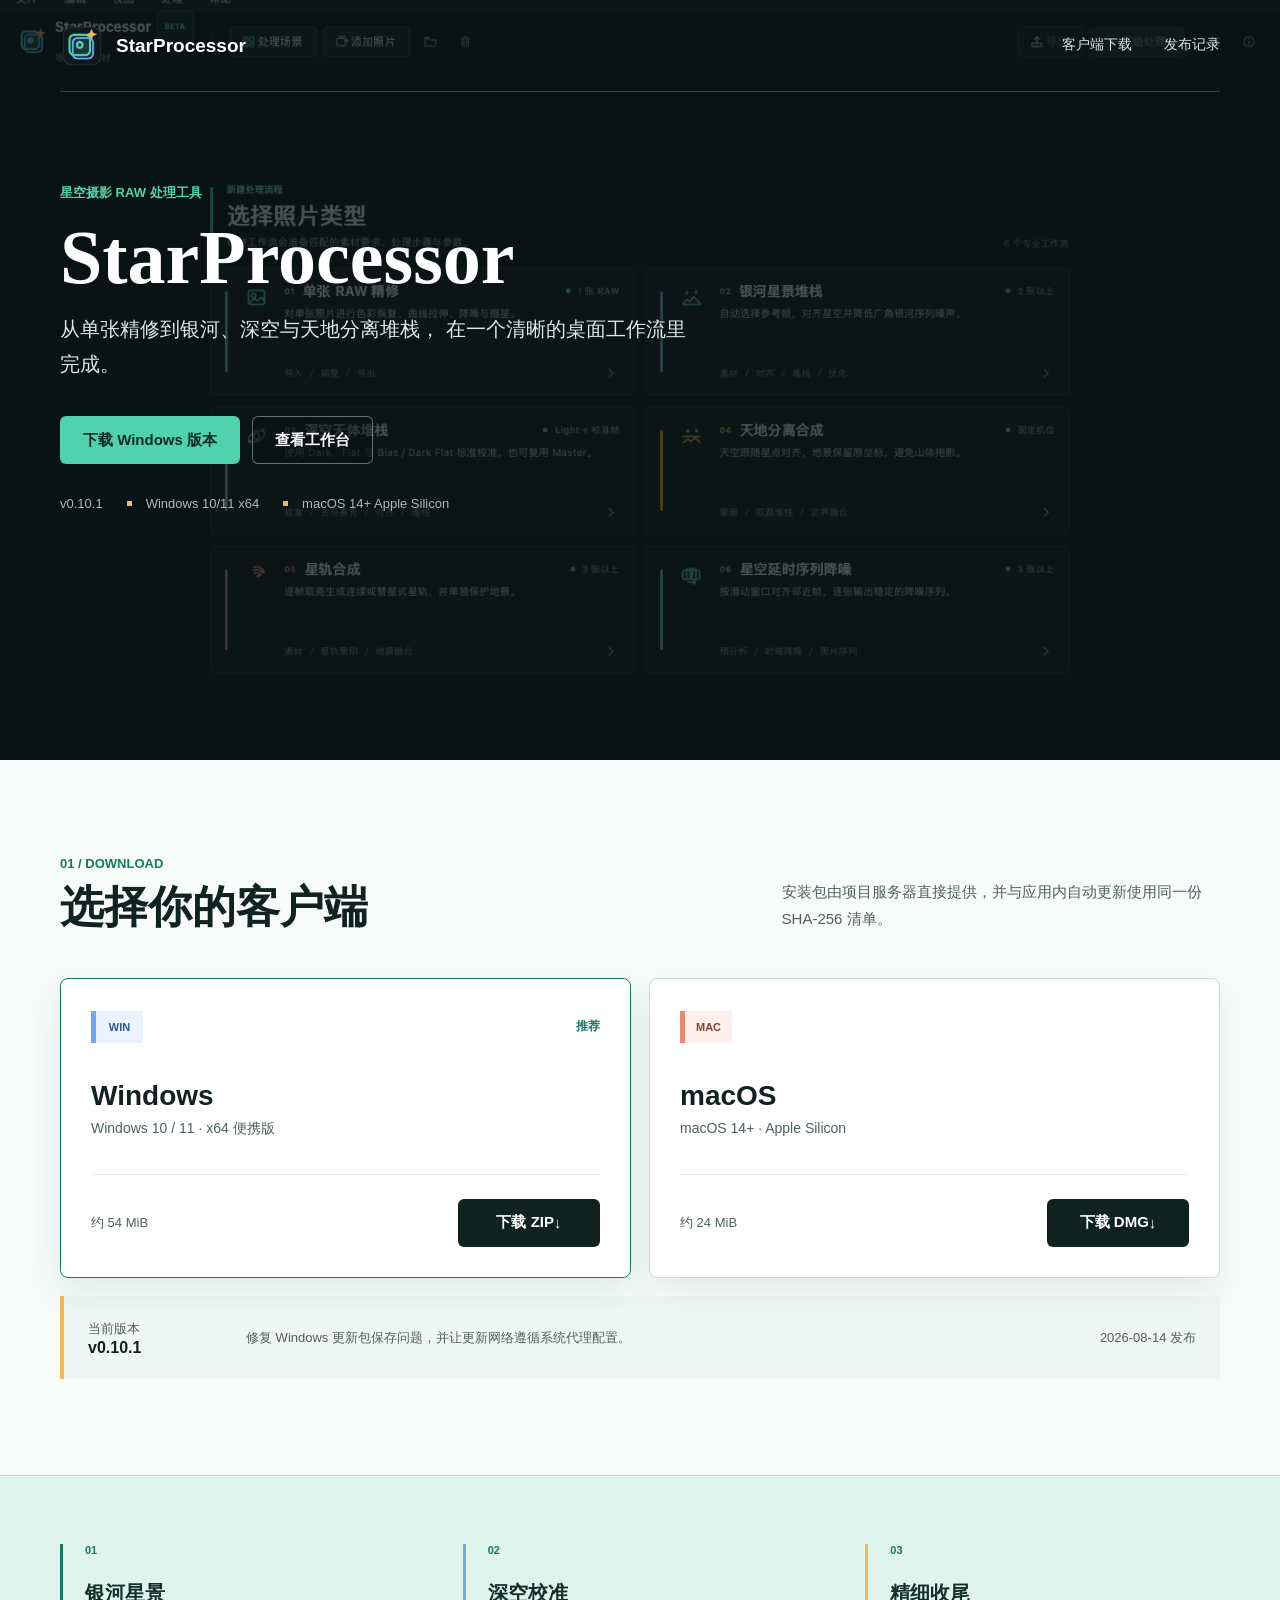
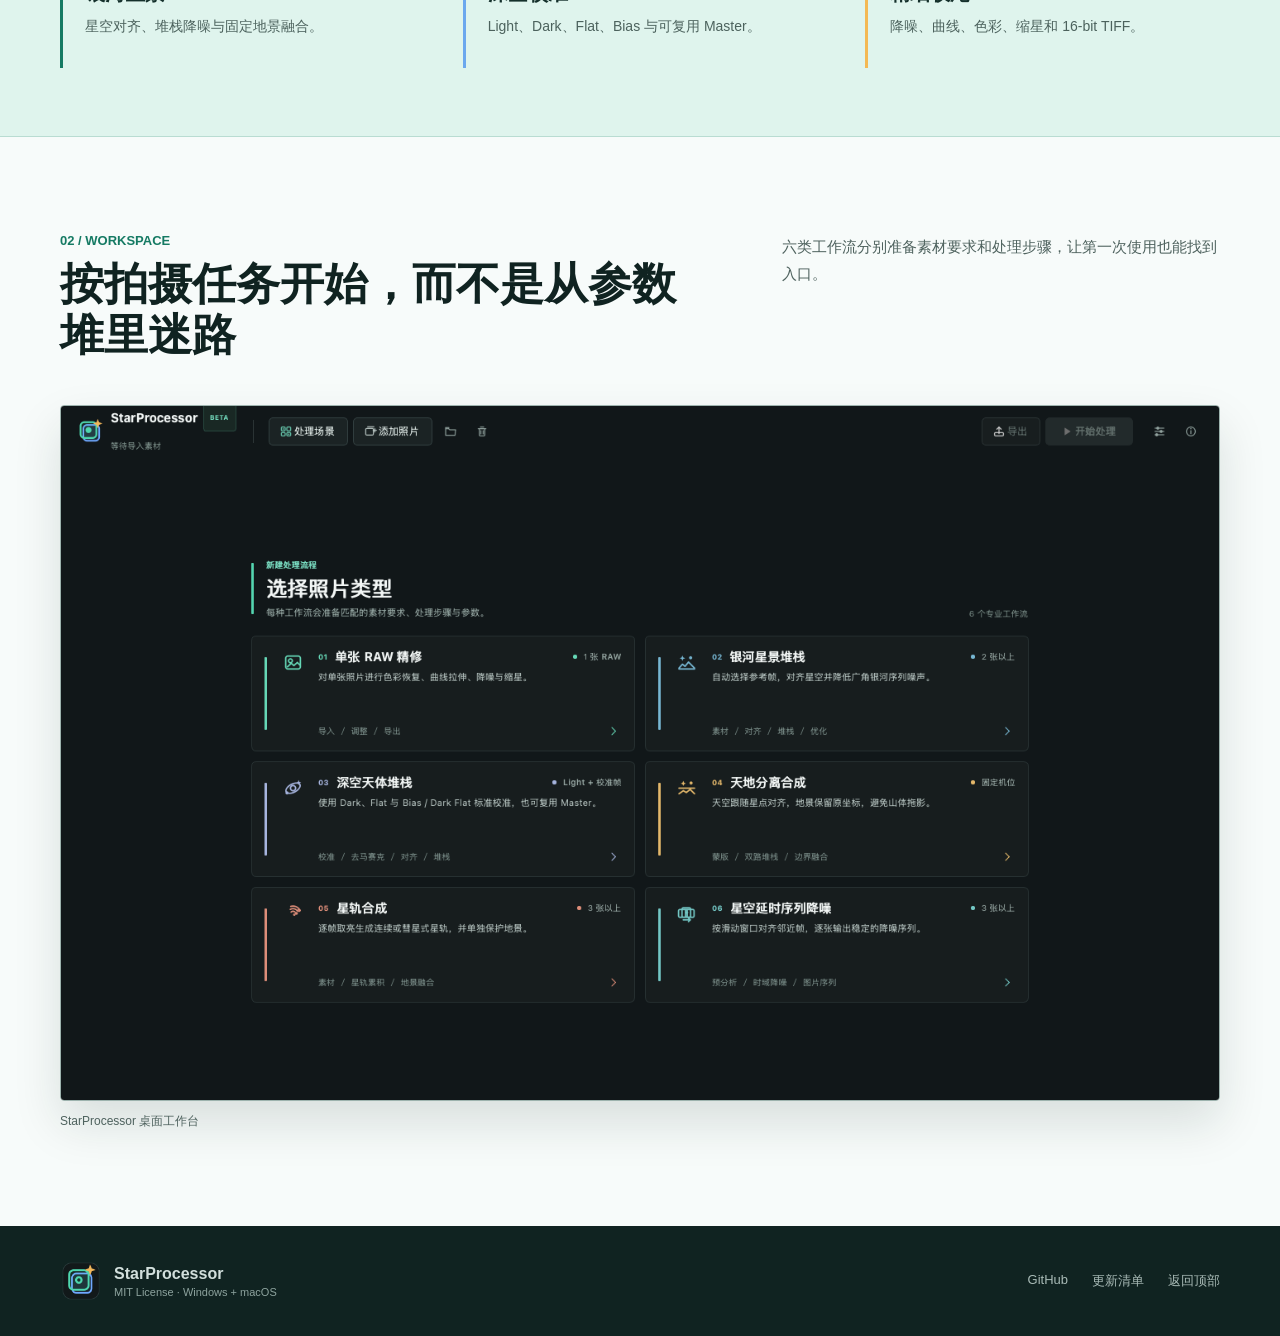
==== deploy/web/starprocessor/index.html @ 101919f4 "feat(web): add client download page" ====
<!doctype html>
<html lang="zh-CN">
<head>
    <meta charset="utf-8">
    <meta name="viewport" content="width=device-width, initial-scale=1">
    <meta name="description" content="StarProcessor 星空摄影 RAW 处理工具客户端下载">
    <meta name="theme-color" content="#102321">
    <title>StarProcessor 客户端下载</title>
    <link rel="icon" href="assets/StarProcessor.png">
    <link rel="stylesheet" href="assets/download.css">
</head>
<body>
    <header class="hero" id="top">
        <img class="hero__image" src="assets/app-workspace.png"
             alt="StarProcessor 星空摄影处理工作台">
        <div class="hero__veil" aria-hidden="true"></div>

        <nav class="nav" aria-label="主导航">
            <a class="brand" href="#top" aria-label="StarProcessor 首页">
                <img src="assets/StarProcessor.png" alt="">
                <span>StarProcessor</span>
            </a>
            <div class="nav__links">
                <a href="#downloads">客户端下载</a>
                <a href="https://github.com/Glenffi/star-photograph-tool/releases"
                   target="_blank" rel="noreferrer">发布记录</a>
            </div>
        </nav>

        <div class="hero__content">
            <p class="kicker">星空摄影 RAW 处理工具</p>
            <h1>StarProcessor</h1>
            <p class="hero__lead">
                从单张精修到银河、深空与天地分离堆栈，
                在一个清晰的桌面工作流里完成。
            </p>
            <div class="hero__actions">
                <a class="button button--primary" data-download="recommended"
                   href="#downloads">下载当前版本</a>
                <a class="button button--quiet" href="#workspace">查看工作台</a>
            </div>
            <div class="hero__meta" aria-live="polite">
                <span data-version>v0.10.1</span>
                <span>Windows 10/11 x64</span>
                <span>macOS 14+ Apple Silicon</span>
            </div>
        </div>
    </header>

    <main>
        <section class="download-section" id="downloads">
            <div class="section-heading">
                <div>
                    <p class="section-index">01 / DOWNLOAD</p>
                    <h2>选择你的客户端</h2>
                </div>
                <p class="section-copy">
                    安装包由项目服务器直接提供，并与应用内自动更新使用同一份 SHA-256 清单。
                </p>
            </div>

            <div class="download-grid">
                <article class="download-item" data-platform-card="windows-x64">
                    <div class="download-item__topline">
                        <span class="platform-mark">WIN</span>
                        <span class="recommendation" data-recommendation="windows-x64">推荐</span>
                    </div>
                    <h3>Windows</h3>
                    <p>Windows 10 / 11 · x64 便携版</p>
                    <div class="download-item__footer">
                        <span data-size="windows-x64">约 54 MiB</span>
                        <a class="button button--download"
                           data-download="windows-x64"
                           href="downloads/StarProcessor-Windows-x64-v0.10.1.zip">
                            下载 ZIP <span aria-hidden="true">↓</span>
                        </a>
                    </div>
                </article>

                <article class="download-item" data-platform-card="macos-arm64">
                    <div class="download-item__topline">
                        <span class="platform-mark platform-mark--mac">MAC</span>
                        <span class="recommendation" data-recommendation="macos-arm64">推荐</span>
                    </div>
                    <h3>macOS</h3>
                    <p>macOS 14+ · Apple Silicon</p>
                    <div class="download-item__footer">
                        <span data-size="macos-arm64">约 24 MiB</span>
                        <a class="button button--download"
                           data-download="macos-arm64"
                           href="downloads/StarProcessor-v0.10.1-macOS-arm64.dmg">
                            下载 DMG <span aria-hidden="true">↓</span>
                        </a>
                    </div>
                </article>
            </div>

            <div class="release-note">
                <div>
                    <p class="release-note__label">当前版本</p>
                    <strong data-version>v0.10.1</strong>
                </div>
                <p data-release-notes>
                    修复 Windows 更新包保存问题，并让更新网络遵循系统代理配置。
                </p>
                <time data-published-at datetime="2026-08-14">2026-08-14 发布</time>
            </div>
        </section>

        <section class="capability-band" aria-label="主要工作流">
            <div class="capability-band__inner">
                <div>
                    <span>01</span>
                    <strong>银河星景</strong>
                    <p>星空对齐、堆栈降噪与固定地景融合。</p>
                </div>
                <div>
                    <span>02</span>
                    <strong>深空校准</strong>
                    <p>Light、Dark、Flat、Bias 与可复用 Master。</p>
                </div>
                <div>
                    <span>03</span>
                    <strong>精细收尾</strong>
                    <p>降噪、曲线、色彩、缩星和 16-bit TIFF。</p>
                </div>
            </div>
        </section>

        <section class="workspace" id="workspace">
            <div class="section-heading section-heading--workspace">
                <div>
                    <p class="section-index">02 / WORKSPACE</p>
                    <h2>按拍摄任务开始，而不是从参数堆里迷路</h2>
                </div>
                <p class="section-copy">
                    六类工作流分别准备素材要求和处理步骤，让第一次使用也能找到入口。
                </p>
            </div>
            <figure class="workspace__figure">
                <img src="assets/app-workspace.png"
                     alt="StarProcessor 的六类星空摄影处理工作流">
                <figcaption>StarProcessor 桌面工作台</figcaption>
            </figure>
        </section>
    </main>

    <footer>
        <div class="footer__brand">
            <img src="assets/StarProcessor.png" alt="">
            <div>
                <strong>StarProcessor</strong>
                <span>MIT License · Windows + macOS</span>
            </div>
        </div>
        <div class="footer__links">
            <a href="https://github.com/Glenffi/star-photograph-tool"
               target="_blank" rel="noreferrer">GitHub</a>
            <a href="update.json">更新清单</a>
            <a href="#top">返回顶部</a>
        </div>
    </footer>

    <script src="assets/download.js" defer></script>
</body>
</html>
---- deploy/web/starprocessor/assets/download.css ----
:root {
    --ink: #102321;
    --ink-soft: #4e625e;
    --paper: #f7fbfa;
    --white: #ffffff;
    --line: #cadbd7;
    --mint: #50d3ad;
    --mint-dark: #157a63;
    --sky: #6ca8ee;
    --gold: #f4b954;
    --coral: #e98972;
    --radius: 8px;
    --content: 1160px;
}

* {
    box-sizing: border-box;
}

html {
    scroll-behavior: smooth;
}

body {
    margin: 0;
    color: var(--ink);
    background: var(--paper);
    font-family: "Avenir Next", "HarmonyOS Sans SC", "PingFang SC",
        "Microsoft YaHei", sans-serif;
    letter-spacing: 0;
}

a {
    color: inherit;
    text-decoration: none;
}

.hero {
    position: relative;
    height: calc(100svh - 52px);
    min-height: 520px;
    max-height: 760px;
    overflow: hidden;
    color: var(--white);
    background: #0d1718;
}

.hero__image,
.hero__veil {
    position: absolute;
    inset: 0;
    width: 100%;
    height: 100%;
}

.hero__image {
    object-fit: cover;
    object-position: center 22%;
}

.hero__veil {
    background: rgba(7, 18, 19, 0.72);
}

.nav,
.hero__content {
    position: relative;
    z-index: 1;
    width: min(calc(100% - 64px), var(--content));
    margin: 0 auto;
}

.nav {
    height: 92px;
    display: flex;
    align-items: center;
    justify-content: space-between;
    border-bottom: 1px solid rgba(255, 255, 255, 0.2);
}

.brand {
    display: inline-flex;
    align-items: center;
    gap: 12px;
    font-size: 19px;
    font-weight: 750;
}

.brand img {
    width: 44px;
    height: 44px;
}

.nav__links {
    display: flex;
    align-items: center;
    gap: 32px;
    font-size: 14px;
    color: #d8e5e2;
}

.nav__links a {
    padding: 10px 0;
    border-bottom: 2px solid transparent;
}

.nav__links a:hover,
.nav__links a:focus-visible {
    color: var(--white);
    border-color: var(--mint);
}

.hero__content {
    padding-top: 92px;
    max-width: var(--content);
}

.kicker,
.section-index {
    margin: 0 0 18px;
    color: var(--mint);
    font-size: 13px;
    font-weight: 800;
    text-transform: uppercase;
}

h1,
h2,
h3,
p {
    margin-top: 0;
}

h1 {
    max-width: 760px;
    margin-bottom: 18px;
    font-family: "Baskerville", "Songti SC", serif;
    font-size: 76px;
    line-height: 0.98;
    font-weight: 600;
}

.hero__lead {
    max-width: 630px;
    margin-bottom: 34px;
    color: #dce8e5;
    font-size: 20px;
    line-height: 1.75;
}

.hero__actions {
    display: flex;
    align-items: center;
    gap: 12px;
    margin-bottom: 32px;
}

.button {
    min-height: 48px;
    display: inline-flex;
    align-items: center;
    justify-content: center;
    padding: 0 22px;
    border: 1px solid transparent;
    border-radius: 6px;
    font-size: 15px;
    font-weight: 750;
    transition: transform 160ms ease, background-color 160ms ease,
        border-color 160ms ease;
}

.button:hover {
    transform: translateY(-2px);
}

.button:focus-visible,
a:focus-visible {
    outline: 3px solid var(--gold);
    outline-offset: 3px;
}

.button--primary {
    color: #0b2b23;
    background: var(--mint);
}

.button--primary:hover {
    background: #6ae0be;
}

.button--quiet {
    color: var(--white);
    border-color: rgba(255, 255, 255, 0.38);
    background: rgba(7, 18, 19, 0.38);
}

.button--quiet:hover {
    border-color: var(--white);
    background: rgba(7, 18, 19, 0.68);
}

.hero__meta {
    display: flex;
    flex-wrap: wrap;
    gap: 8px 24px;
    color: #a9bbb7;
    font-size: 13px;
}

.hero__meta span + span::before {
    content: "";
    display: inline-block;
    width: 5px;
    height: 5px;
    margin: 0 14px 2px 0;
    background: var(--gold);
}

.download-section,
.workspace {
    width: min(calc(100% - 64px), var(--content));
    margin: 0 auto;
    padding: 96px 0;
}

.section-heading {
    display: grid;
    grid-template-columns: minmax(0, 1.2fr) minmax(280px, 0.8fr);
    gap: 64px;
    align-items: end;
    margin-bottom: 44px;
}

.section-index {
    margin-bottom: 12px;
    color: var(--mint-dark);
}

h2 {
    max-width: 760px;
    margin-bottom: 0;
    font-family: "Baskerville", "Songti SC", serif;
    font-size: 44px;
    line-height: 1.15;
    font-weight: 600;
}

.section-copy {
    margin-bottom: 2px;
    color: var(--ink-soft);
    font-size: 15px;
    line-height: 1.8;
}

.download-grid {
    display: grid;
    grid-template-columns: repeat(2, minmax(0, 1fr));
    gap: 18px;
}

.download-item {
    min-height: 300px;
    display: flex;
    flex-direction: column;
    padding: 30px;
    border: 1px solid var(--line);
    border-radius: var(--radius);
    background: var(--white);
    box-shadow: 0 14px 34px rgba(16, 35, 33, 0.07);
}

.download-item.is-recommended {
    border-color: var(--mint-dark);
    box-shadow: 0 14px 34px rgba(21, 122, 99, 0.12);
}

.download-item__topline {
    display: flex;
    align-items: center;
    justify-content: space-between;
    min-height: 36px;
    margin-bottom: 34px;
}

.platform-mark {
    display: inline-flex;
    align-items: center;
    justify-content: center;
    width: 52px;
    height: 32px;
    border-left: 5px solid var(--sky);
    color: #315a8d;
    background: #eaf3ff;
    font-size: 11px;
    font-weight: 850;
}

.platform-mark--mac {
    border-color: var(--coral);
    color: #814333;
    background: #fff0ec;
}

.recommendation {
    display: none;
    color: var(--mint-dark);
    font-size: 12px;
    font-weight: 800;
}

.is-recommended .recommendation {
    display: inline;
}

.download-item h3 {
    margin-bottom: 8px;
    font-size: 28px;
    line-height: 1.2;
}

.download-item > p {
    color: var(--ink-soft);
    font-size: 14px;
}

.download-item__footer {
    min-height: 50px;
    display: flex;
    align-items: center;
    justify-content: space-between;
    gap: 20px;
    margin-top: auto;
    padding-top: 24px;
    border-top: 1px solid #e3ece9;
    color: var(--ink-soft);
    font-size: 13px;
}

.button--download {
    min-width: 142px;
    color: var(--white);
    background: var(--ink);
}

.button--download:hover {
    background: var(--mint-dark);
}

.release-note {
    display: grid;
    grid-template-columns: 130px minmax(0, 1fr) auto;
    gap: 28px;
    align-items: center;
    margin-top: 18px;
    padding: 22px 24px;
    border-left: 4px solid var(--gold);
    background: #eef7f4;
}

.release-note__label {
    margin-bottom: 4px;
    color: var(--ink-soft);
    font-size: 12px;
}

.release-note p,
.release-note time {
    margin-bottom: 0;
    color: var(--ink-soft);
    font-size: 13px;
    line-height: 1.65;
}

.release-note time {
    white-space: nowrap;
}

.capability-band {
    padding: 68px 0;
    color: #14302b;
    background: #dff4ed;
    border-top: 1px solid #b9dcd2;
    border-bottom: 1px solid #b9dcd2;
}

.capability-band__inner {
    width: min(calc(100% - 64px), var(--content));
    display: grid;
    grid-template-columns: repeat(3, minmax(0, 1fr));
    gap: 48px;
    margin: 0 auto;
}

.capability-band__inner div {
    min-height: 124px;
    padding-left: 22px;
    border-left: 3px solid var(--mint-dark);
}

.capability-band__inner div:nth-child(2) {
    border-color: var(--sky);
}

.capability-band__inner div:nth-child(3) {
    border-color: var(--gold);
}

.capability-band span {
    display: block;
    margin-bottom: 24px;
    color: var(--mint-dark);
    font-size: 11px;
    font-weight: 850;
}

.capability-band strong {
    display: block;
    margin-bottom: 8px;
    font-size: 20px;
}

.capability-band p {
    max-width: 280px;
    margin-bottom: 0;
    color: #4c625d;
    font-size: 14px;
    line-height: 1.7;
}

.section-heading--workspace {
    align-items: start;
}

.workspace__figure {
    margin: 0;
}

.workspace__figure img {
    display: block;
    width: 100%;
    aspect-ratio: 5 / 3;
    object-fit: cover;
    border: 1px solid #9db3ae;
    border-radius: 4px;
    box-shadow: 0 22px 48px rgba(16, 35, 33, 0.13);
}

.workspace__figure figcaption {
    margin-top: 12px;
    color: var(--ink-soft);
    font-size: 12px;
}

footer {
    display: flex;
    align-items: center;
    justify-content: space-between;
    gap: 32px;
    padding: 34px max(32px, calc((100% - var(--content)) / 2));
    color: #d2dfdc;
    background: var(--ink);
}

.footer__brand {
    display: flex;
    align-items: center;
    gap: 12px;
}

.footer__brand img {
    width: 42px;
    height: 42px;
}

.footer__brand strong,
.footer__brand span {
    display: block;
}

.footer__brand span {
    margin-top: 3px;
    color: #8da39e;
    font-size: 11px;
}

.footer__links {
    display: flex;
    gap: 24px;
    color: #a9bbb7;
    font-size: 13px;
}

.footer__links a:hover {
    color: var(--white);
}

@media (max-width: 760px) {
    .hero {
        height: calc(100svh - 36px);
        min-height: 520px;
    }

    .nav,
    .hero__content,
    .download-section,
    .workspace,
    .capability-band__inner {
        width: min(calc(100% - 36px), var(--content));
    }

    .nav {
        height: 74px;
    }

    .brand span {
        font-size: 16px;
    }

    .brand img {
        width: 38px;
        height: 38px;
    }

    .nav__links a:first-child {
        display: none;
    }

    .hero__content {
        padding-top: 64px;
    }

    h1 {
        font-size: 48px;
    }

    .hero__lead {
        max-width: 520px;
        font-size: 17px;
        line-height: 1.65;
    }

    .hero__actions {
        align-items: stretch;
        flex-direction: column;
        max-width: 320px;
    }

    .hero__meta span + span::before {
        display: none;
    }

    .download-section,
    .workspace {
        padding: 72px 0;
    }

    .section-heading,
    .download-grid,
    .capability-band__inner {
        grid-template-columns: 1fr;
    }

    .section-heading {
        gap: 24px;
    }

    h2 {
        font-size: 34px;
    }

    .download-item {
        min-height: 270px;
        padding: 24px;
    }

    .release-note {
        grid-template-columns: 1fr;
        gap: 12px;
    }

    .release-note time {
        white-space: normal;
    }

    .capability-band__inner {
        gap: 36px;
    }

    .workspace__figure img {
        aspect-ratio: 4 / 3;
        object-position: left top;
    }

    footer {
        align-items: flex-start;
        flex-direction: column;
        padding: 30px 18px;
    }

    .footer__links {
        flex-wrap: wrap;
    }
}

@media (prefers-reduced-motion: reduce) {
    html {
        scroll-behavior: auto;
    }

    .button {
        transition: none;
    }
}
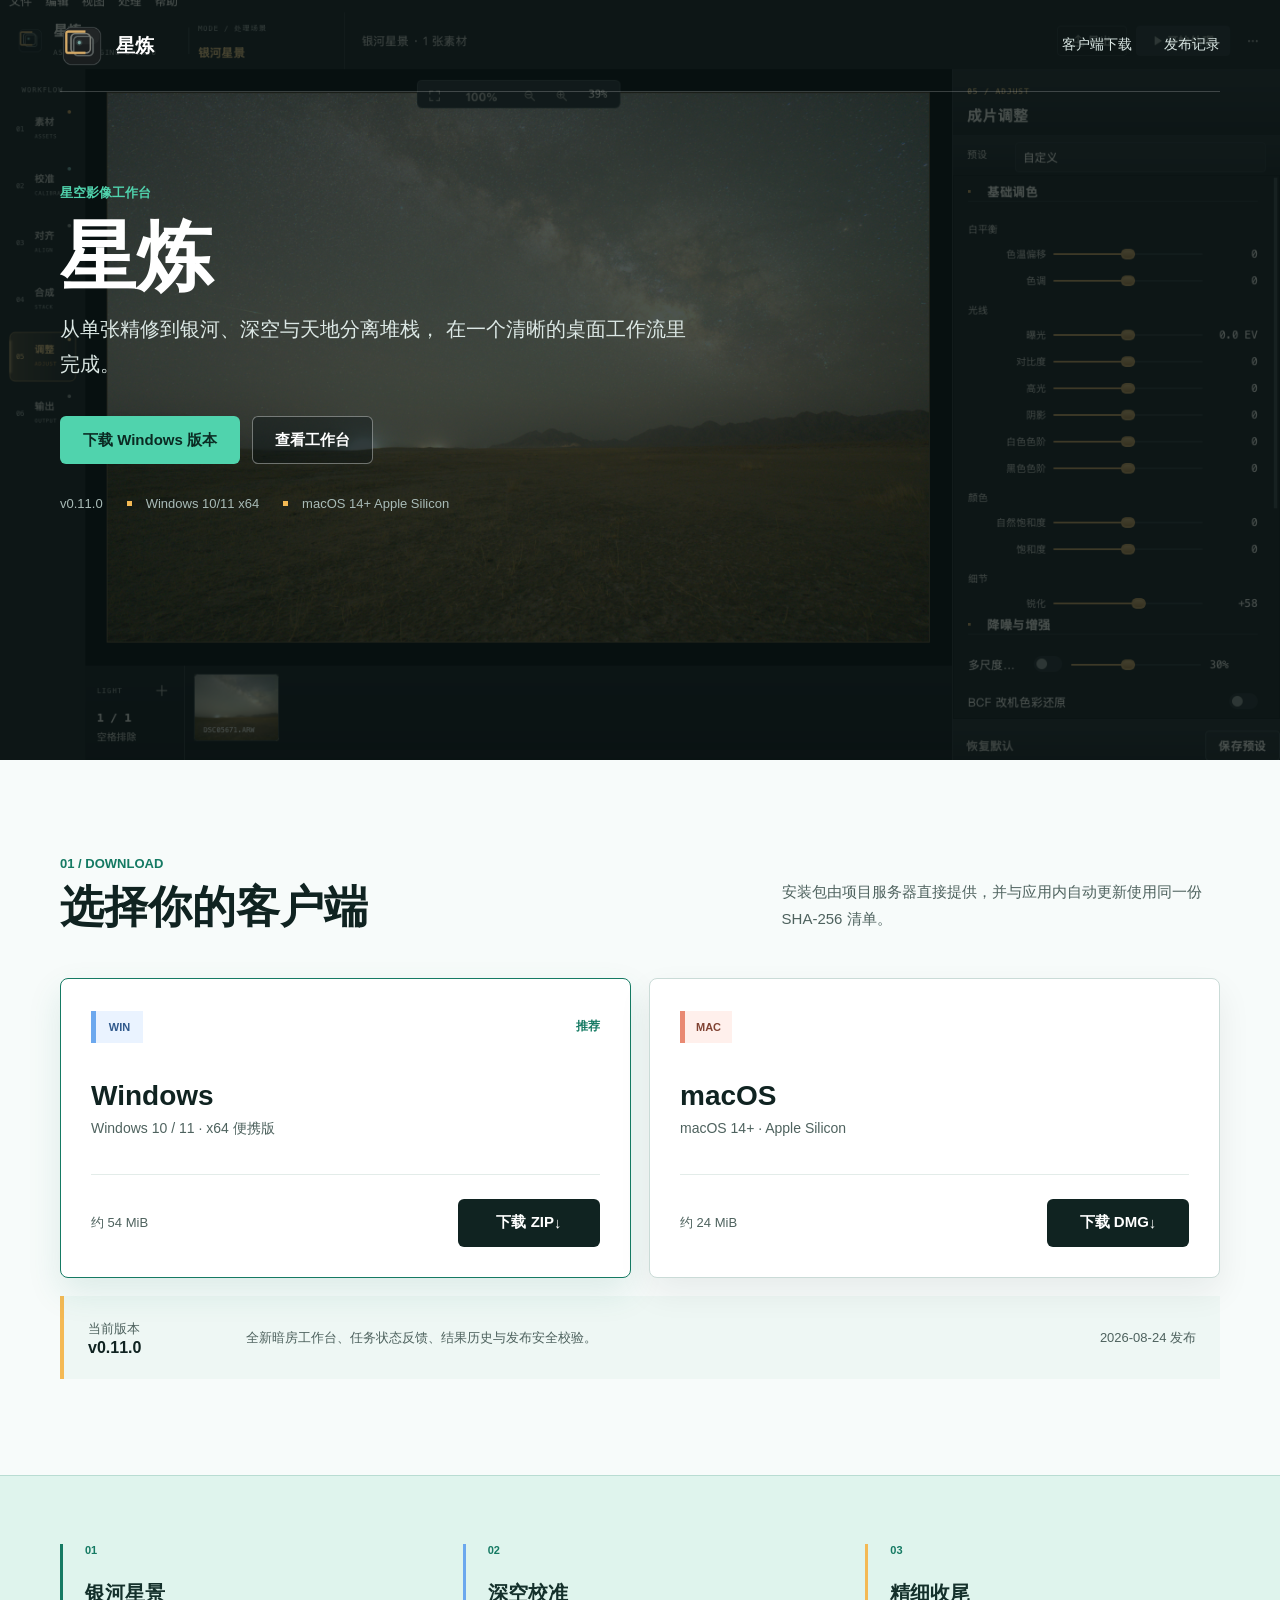
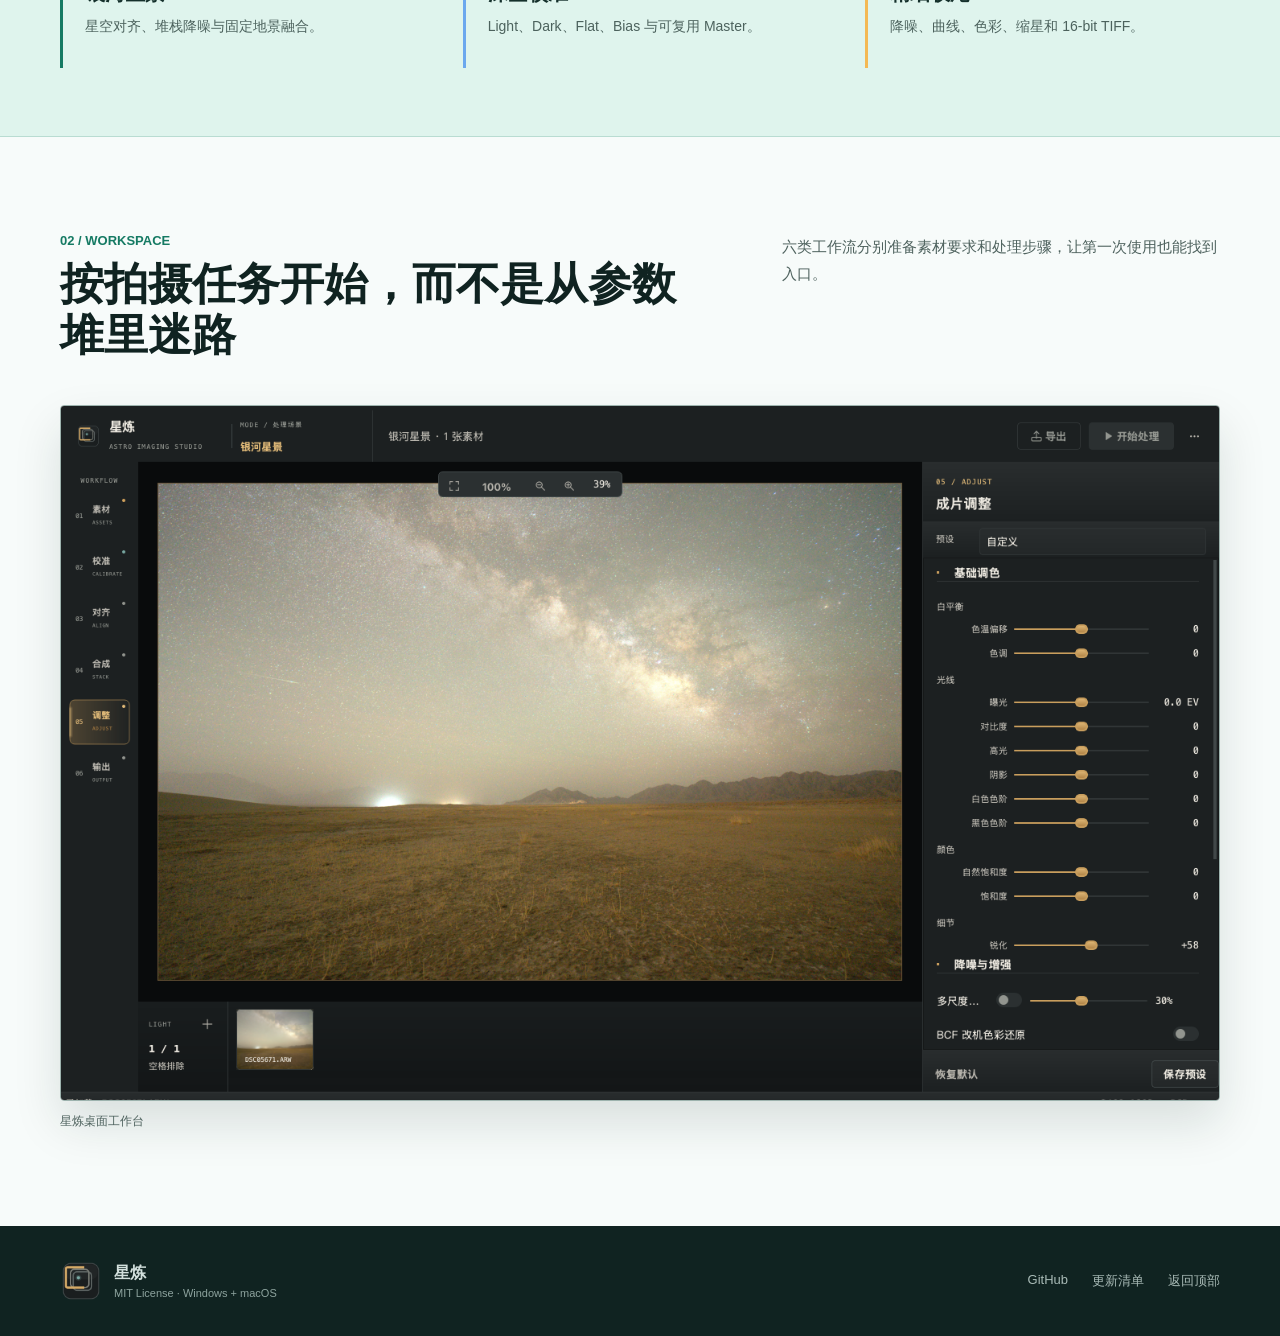
==== commit 6ea009fd: "重构：打造星炼暗房工作台 将用户界面品牌改为星炼，重建顶部工具带、六阶段导航、底部素材胶片带和阶段检查器。  统一暗房仪器配色与新 Logo，加入真实阶段状态、折叠分组、400ms 快速预览和同坐标滑" ====
--- a/deploy/web/starprocessor/index.html
+++ b/deploy/web/starprocessor/index.html
@@ -3,22 +3,22 @@
 <head>
     <meta charset="utf-8">
     <meta name="viewport" content="width=device-width, initial-scale=1">
-    <meta name="description" content="StarProcessor 星空摄影 RAW 处理工具客户端下载">
-    <meta name="theme-color" content="#102321">
-    <title>StarProcessor 客户端下载</title>
+    <meta name="description" content="星炼 星空影像工作台客户端下载">
+    <meta name="theme-color" content="#16191a">
+    <title>星炼 客户端下载</title>
     <link rel="icon" href="assets/StarProcessor.png">
     <link rel="stylesheet" href="assets/download.css">
 </head>
 <body>
     <header class="hero" id="top">
         <img class="hero__image" src="assets/app-workspace.png"
-             alt="StarProcessor 星空摄影处理工作台">
+             alt="星炼 星空影像工作台">
         <div class="hero__veil" aria-hidden="true"></div>
 
         <nav class="nav" aria-label="主导航">
-            <a class="brand" href="#top" aria-label="StarProcessor 首页">
+            <a class="brand" href="#top" aria-label="星炼首页">
                 <img src="assets/StarProcessor.png" alt="">
-                <span>StarProcessor</span>
+                <span>星炼</span>
             </a>
             <div class="nav__links">
                 <a href="#downloads">客户端下载</a>
@@ -28,8 +28,8 @@
         </nav>
 
         <div class="hero__content">
-            <p class="kicker">星空摄影 RAW 处理工具</p>
-            <h1>StarProcessor</h1>
+            <p class="kicker">星空影像工作台</p>
+            <h1>星炼</h1>
             <p class="hero__lead">
                 从单张精修到银河、深空与天地分离堆栈，
                 在一个清晰的桌面工作流里完成。
@@ -40,7 +40,7 @@
                 <a class="button button--quiet" href="#workspace">查看工作台</a>
             </div>
             <div class="hero__meta" aria-live="polite">
-                <span data-version>v0.10.1</span>
+                <span data-version>v0.11.0</span>
                 <span>Windows 10/11 x64</span>
                 <span>macOS 14+ Apple Silicon</span>
             </div>
@@ -71,7 +71,7 @@
                         <span data-size="windows-x64">约 54 MiB</span>
                         <a class="button button--download"
                            data-download="windows-x64"
-                           href="downloads/StarProcessor-Windows-x64-v0.10.1.zip">
+                           href="https://github.com/Glenffi/star-photograph-tool/releases/latest">
                             下载 ZIP <span aria-hidden="true">↓</span>
                         </a>
                     </div>
@@ -88,7 +88,7 @@
                         <span data-size="macos-arm64">约 24 MiB</span>
                         <a class="button button--download"
                            data-download="macos-arm64"
-                           href="downloads/StarProcessor-v0.10.1-macOS-arm64.dmg">
+                           href="https://github.com/Glenffi/star-photograph-tool/releases/latest">
                             下载 DMG <span aria-hidden="true">↓</span>
                         </a>
                     </div>
@@ -98,12 +98,12 @@
             <div class="release-note">
                 <div>
                     <p class="release-note__label">当前版本</p>
-                    <strong data-version>v0.10.1</strong>
+                    <strong data-version>v0.11.0</strong>
                 </div>
                 <p data-release-notes>
-                    修复 Windows 更新包保存问题，并让更新网络遵循系统代理配置。
+                    全新暗房工作台、任务状态反馈、结果历史与发布安全校验。
                 </p>
-                <time data-published-at datetime="2026-08-14">2026-08-14 发布</time>
+                <time data-published-at datetime="2026-08-24">2026-08-24 发布</time>
             </div>
         </section>
 
@@ -139,8 +139,8 @@
             </div>
             <figure class="workspace__figure">
                 <img src="assets/app-workspace.png"
-                     alt="StarProcessor 的六类星空摄影处理工作流">
-                <figcaption>StarProcessor 桌面工作台</figcaption>
+                     alt="星炼的六阶段星空影像工作流">
+                <figcaption>星炼桌面工作台</figcaption>
             </figure>
         </section>
     </main>
@@ -149,7 +149,7 @@
         <div class="footer__brand">
             <img src="assets/StarProcessor.png" alt="">
             <div>
-                <strong>StarProcessor</strong>
+                <strong>星炼</strong>
                 <span>MIT License · Windows + macOS</span>
             </div>
         </div>
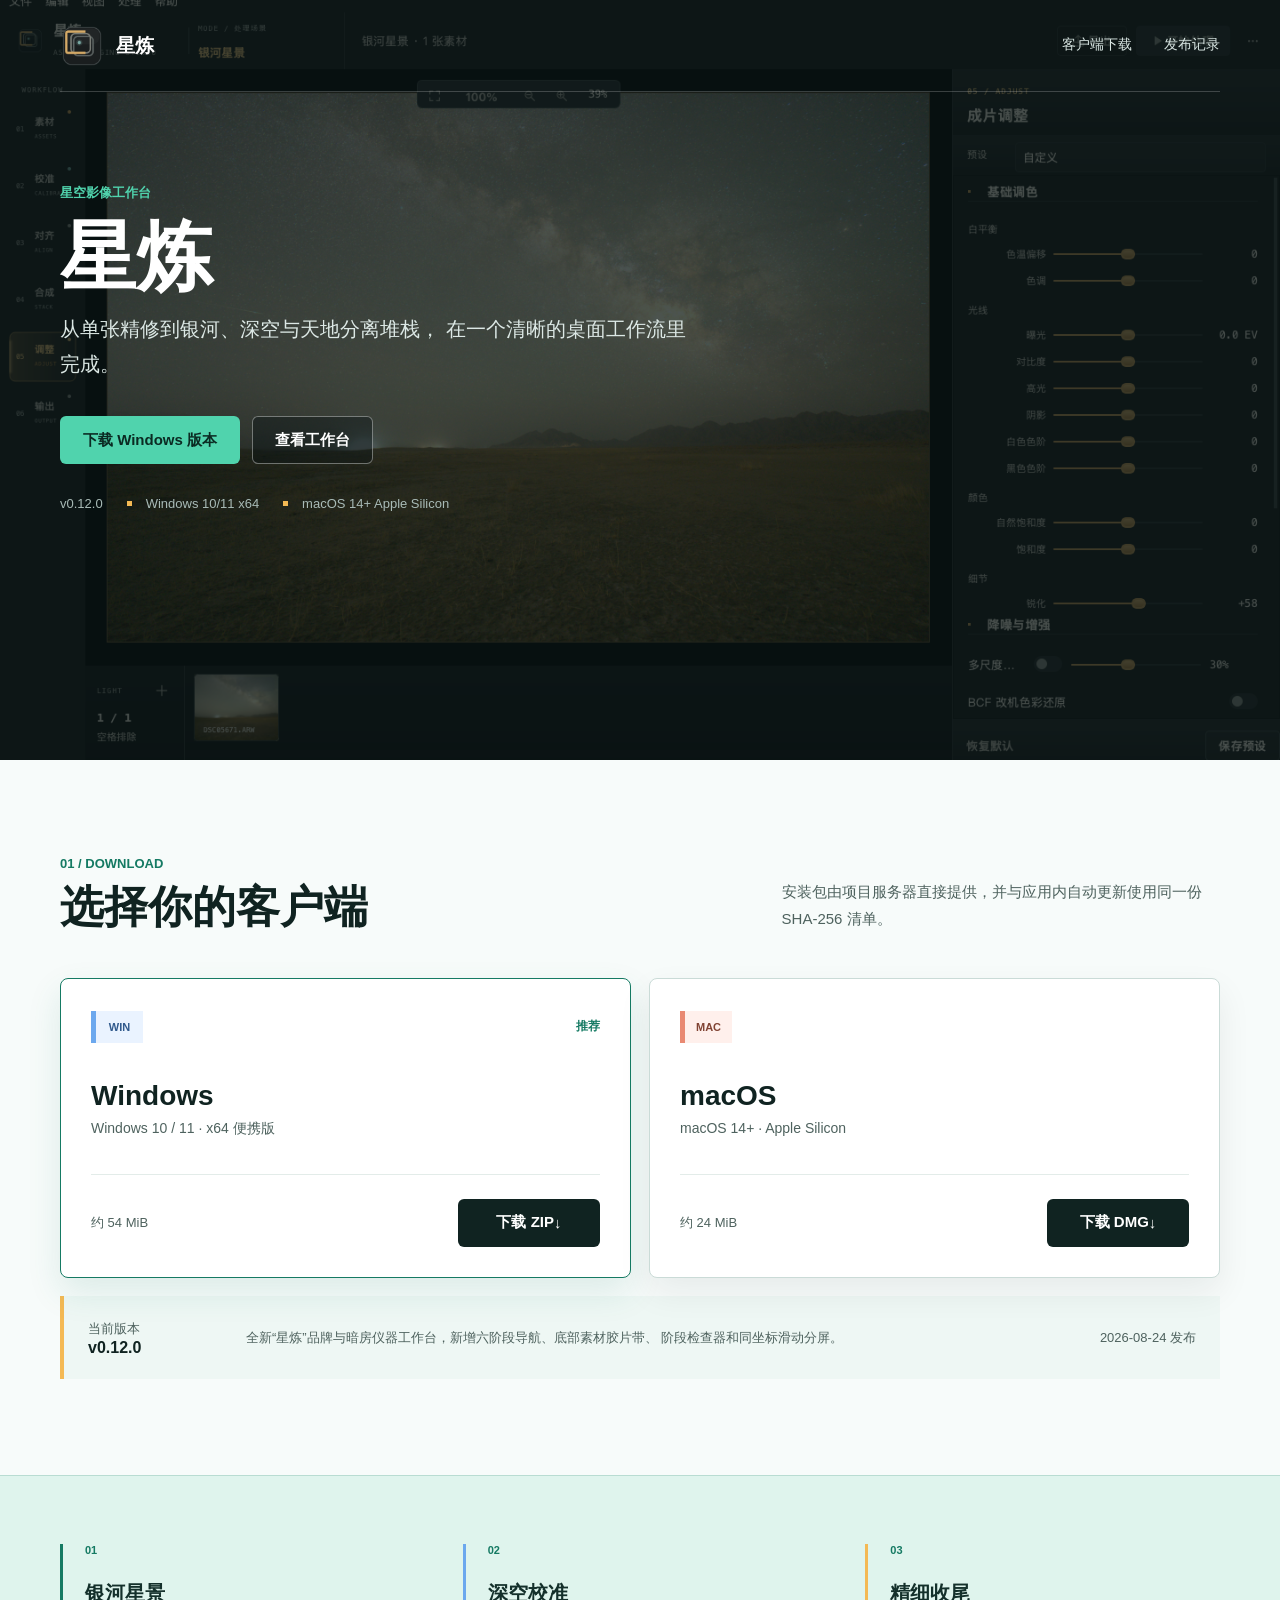
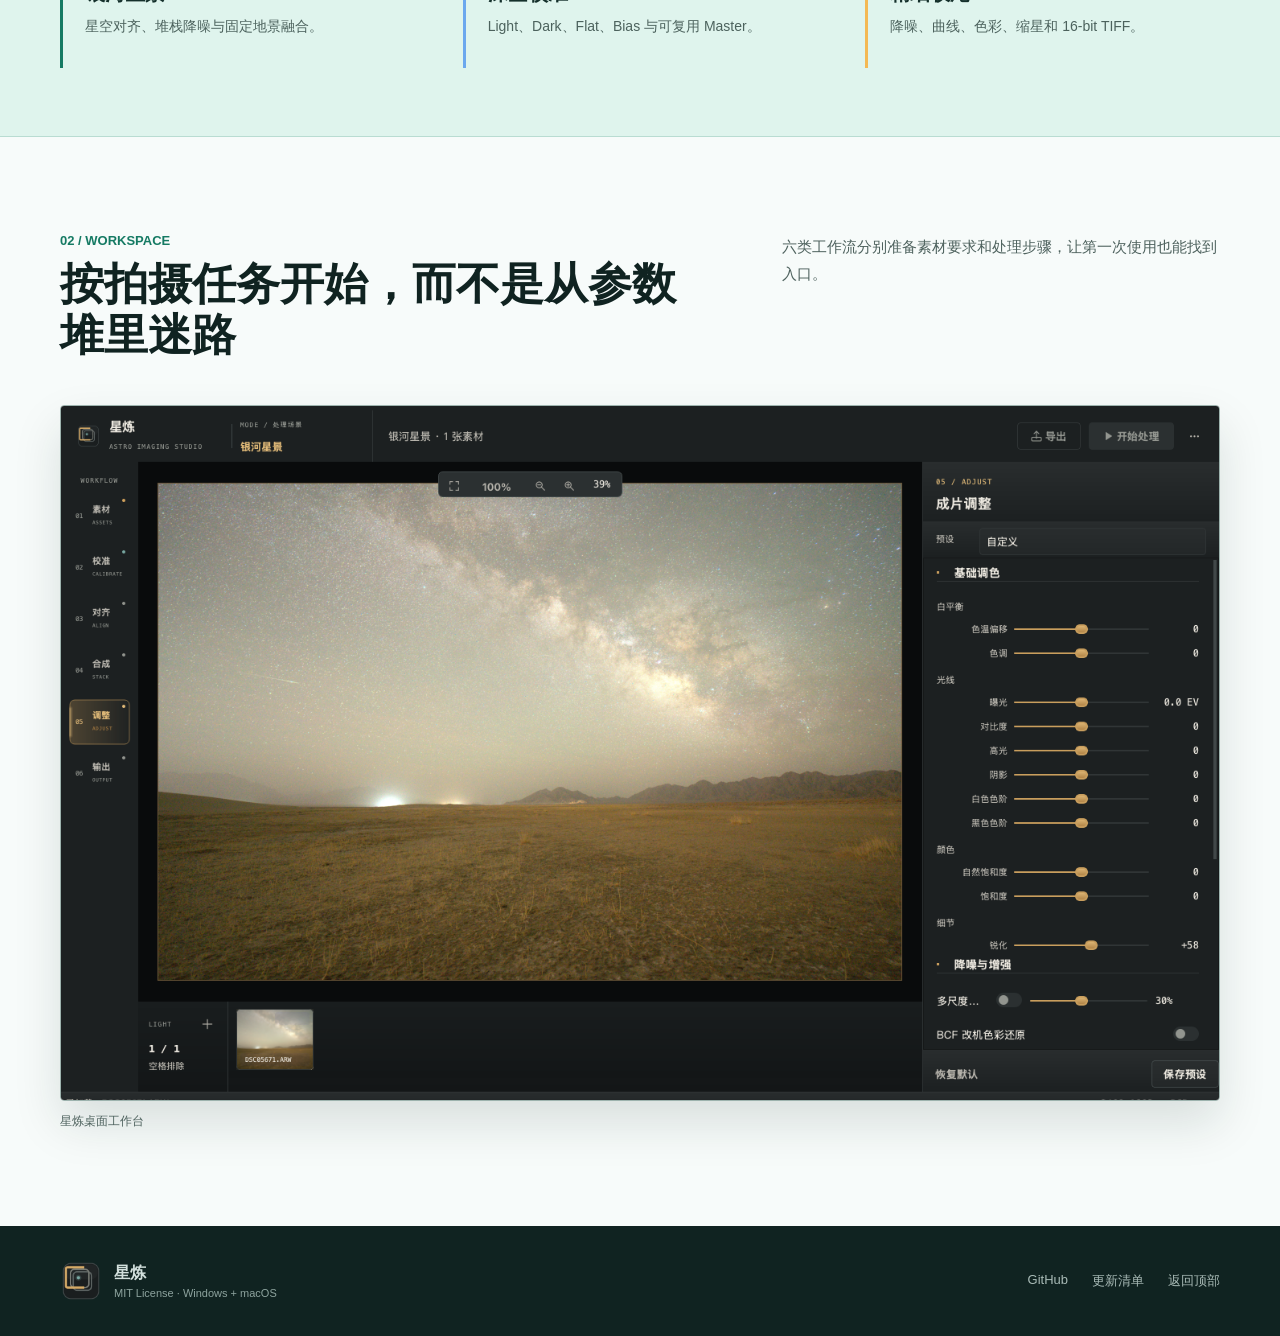
==== commit 5a48deb4: "修复：同步下载页版本兜底文案" ====
--- a/deploy/web/starprocessor/index.html
+++ b/deploy/web/starprocessor/index.html
@@ -40,7 +40,7 @@
                 <a class="button button--quiet" href="#workspace">查看工作台</a>
             </div>
             <div class="hero__meta" aria-live="polite">
-                <span data-version>v0.11.0</span>
+                <span data-version>v0.12.0</span>
                 <span>Windows 10/11 x64</span>
                 <span>macOS 14+ Apple Silicon</span>
             </div>
@@ -98,10 +98,11 @@
             <div class="release-note">
                 <div>
                     <p class="release-note__label">当前版本</p>
-                    <strong data-version>v0.11.0</strong>
+                    <strong data-version>v0.12.0</strong>
                 </div>
                 <p data-release-notes>
-                    全新暗房工作台、任务状态反馈、结果历史与发布安全校验。
+                    全新“星炼”品牌与暗房仪器工作台，新增六阶段导航、底部素材胶片带、
+                    阶段检查器和同坐标滑动分屏。
                 </p>
                 <time data-published-at datetime="2026-08-24">2026-08-24 发布</time>
             </div>
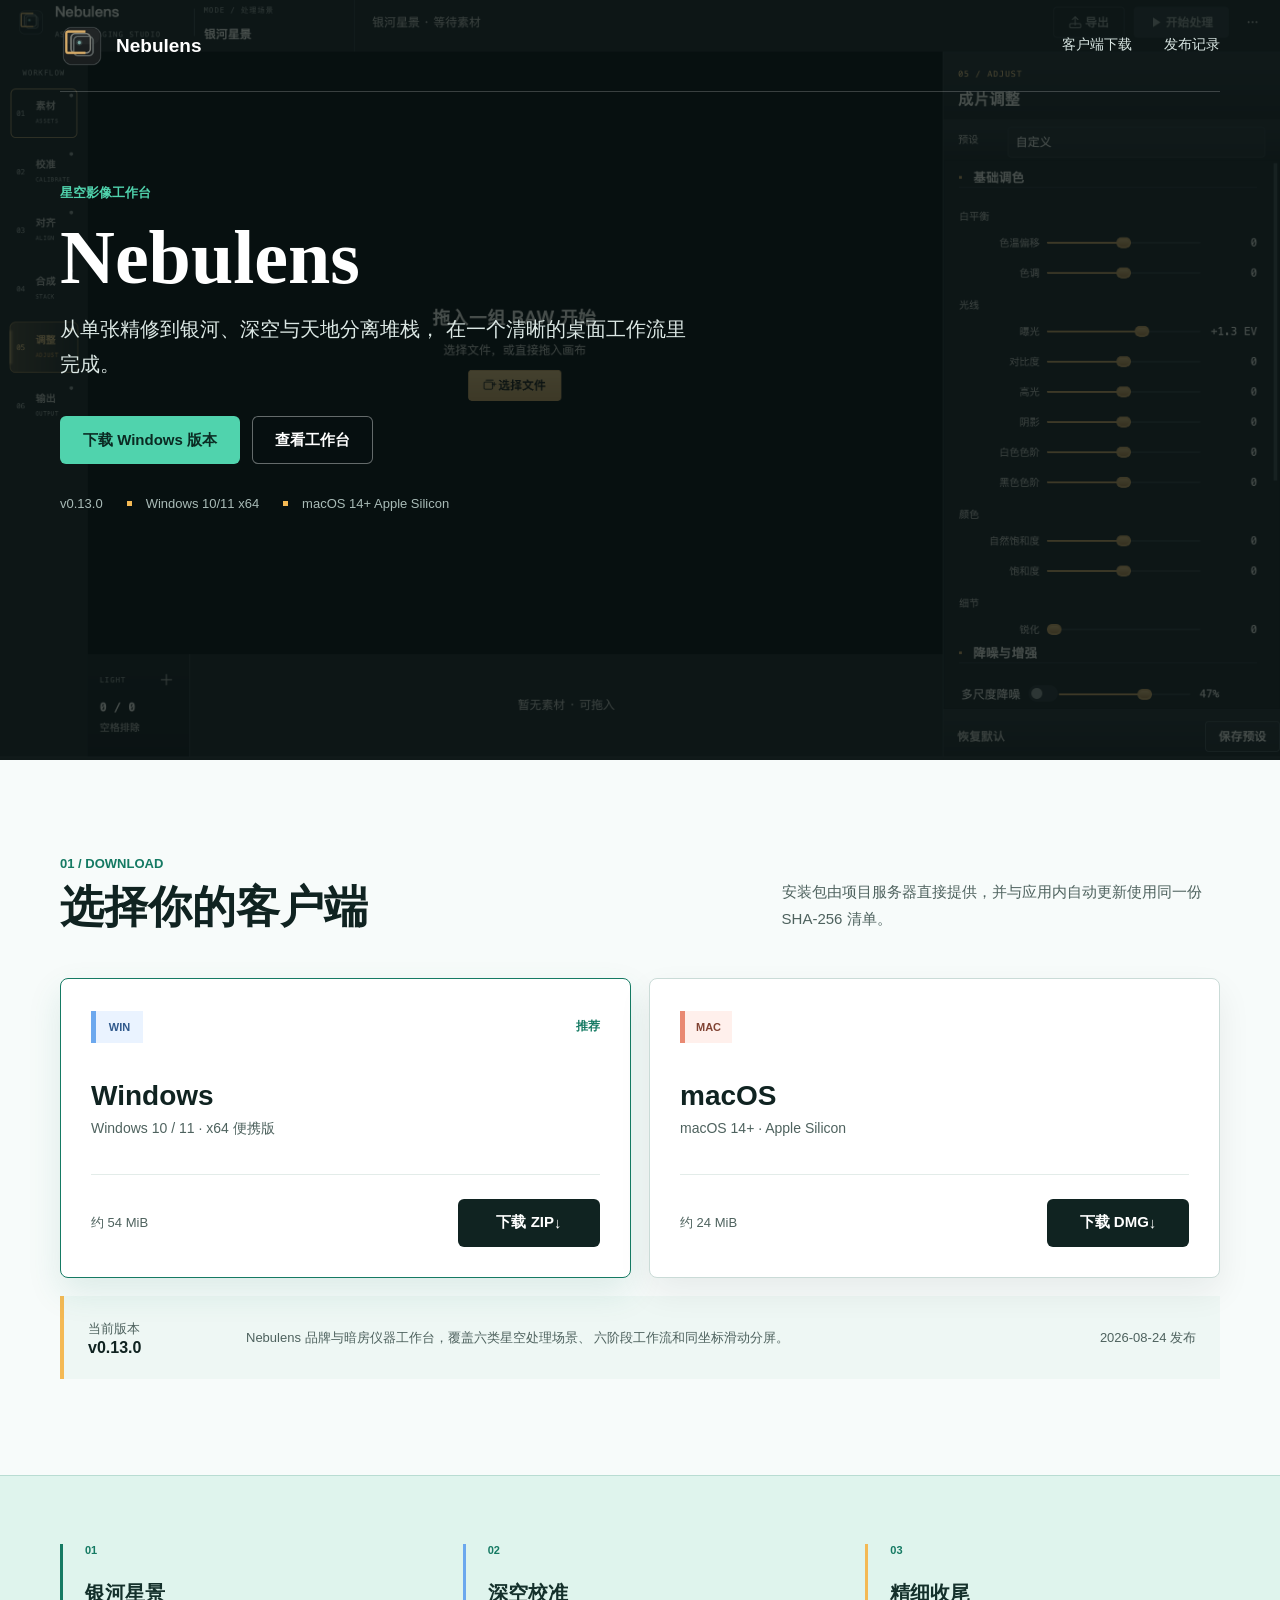
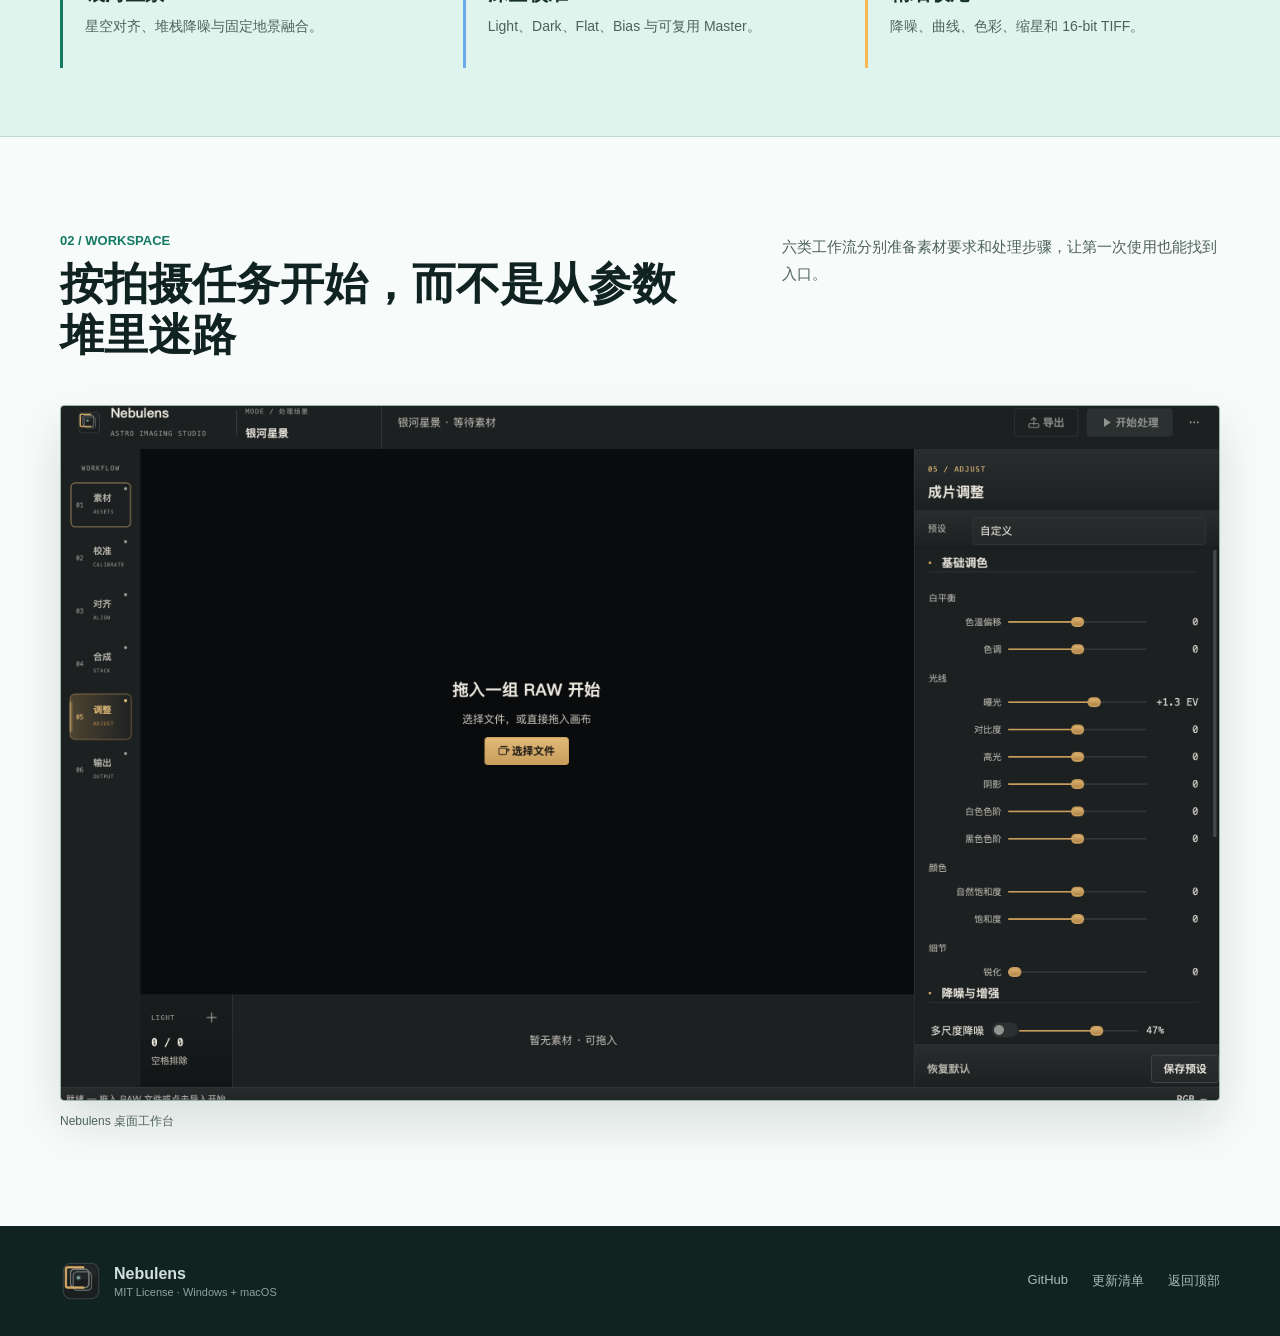
==== commit f29acd56: "重构：将应用品牌更名为 Nebulens" ====
--- a/deploy/web/starprocessor/index.html
+++ b/deploy/web/starprocessor/index.html
@@ -3,22 +3,22 @@
 <head>
     <meta charset="utf-8">
     <meta name="viewport" content="width=device-width, initial-scale=1">
-    <meta name="description" content="星炼 星空影像工作台客户端下载">
+    <meta name="description" content="Nebulens 星空影像工作台客户端下载">
     <meta name="theme-color" content="#16191a">
-    <title>星炼 客户端下载</title>
+    <title>Nebulens 客户端下载</title>
     <link rel="icon" href="assets/StarProcessor.png">
     <link rel="stylesheet" href="assets/download.css">
 </head>
 <body>
     <header class="hero" id="top">
         <img class="hero__image" src="assets/app-workspace.png"
-             alt="星炼 星空影像工作台">
+             alt="Nebulens 星空影像工作台">
         <div class="hero__veil" aria-hidden="true"></div>
 
         <nav class="nav" aria-label="主导航">
-            <a class="brand" href="#top" aria-label="星炼首页">
+            <a class="brand" href="#top" aria-label="Nebulens 首页">
                 <img src="assets/StarProcessor.png" alt="">
-                <span>星炼</span>
+                <span>Nebulens</span>
             </a>
             <div class="nav__links">
                 <a href="#downloads">客户端下载</a>
@@ -29,7 +29,7 @@
 
         <div class="hero__content">
             <p class="kicker">星空影像工作台</p>
-            <h1>星炼</h1>
+            <h1>Nebulens</h1>
             <p class="hero__lead">
                 从单张精修到银河、深空与天地分离堆栈，
                 在一个清晰的桌面工作流里完成。
@@ -40,7 +40,7 @@
                 <a class="button button--quiet" href="#workspace">查看工作台</a>
             </div>
             <div class="hero__meta" aria-live="polite">
-                <span data-version>v0.12.0</span>
+                <span data-version>v0.13.0</span>
                 <span>Windows 10/11 x64</span>
                 <span>macOS 14+ Apple Silicon</span>
             </div>
@@ -98,11 +98,11 @@
             <div class="release-note">
                 <div>
                     <p class="release-note__label">当前版本</p>
-                    <strong data-version>v0.12.0</strong>
+                    <strong data-version>v0.13.0</strong>
                 </div>
                 <p data-release-notes>
-                    全新“星炼”品牌与暗房仪器工作台，新增六阶段导航、底部素材胶片带、
-                    阶段检查器和同坐标滑动分屏。
+                    Nebulens 品牌与暗房仪器工作台，覆盖六类星空处理场景、
+                    六阶段工作流和同坐标滑动分屏。
                 </p>
                 <time data-published-at datetime="2026-08-24">2026-08-24 发布</time>
             </div>
@@ -140,8 +140,8 @@
             </div>
             <figure class="workspace__figure">
                 <img src="assets/app-workspace.png"
-                     alt="星炼的六阶段星空影像工作流">
-                <figcaption>星炼桌面工作台</figcaption>
+                     alt="Nebulens 的六阶段星空影像工作流">
+                <figcaption>Nebulens 桌面工作台</figcaption>
             </figure>
         </section>
     </main>
@@ -150,7 +150,7 @@
         <div class="footer__brand">
             <img src="assets/StarProcessor.png" alt="">
             <div>
-                <strong>星炼</strong>
+                <strong>Nebulens</strong>
                 <span>MIT License · Windows + macOS</span>
             </div>
         </div>
